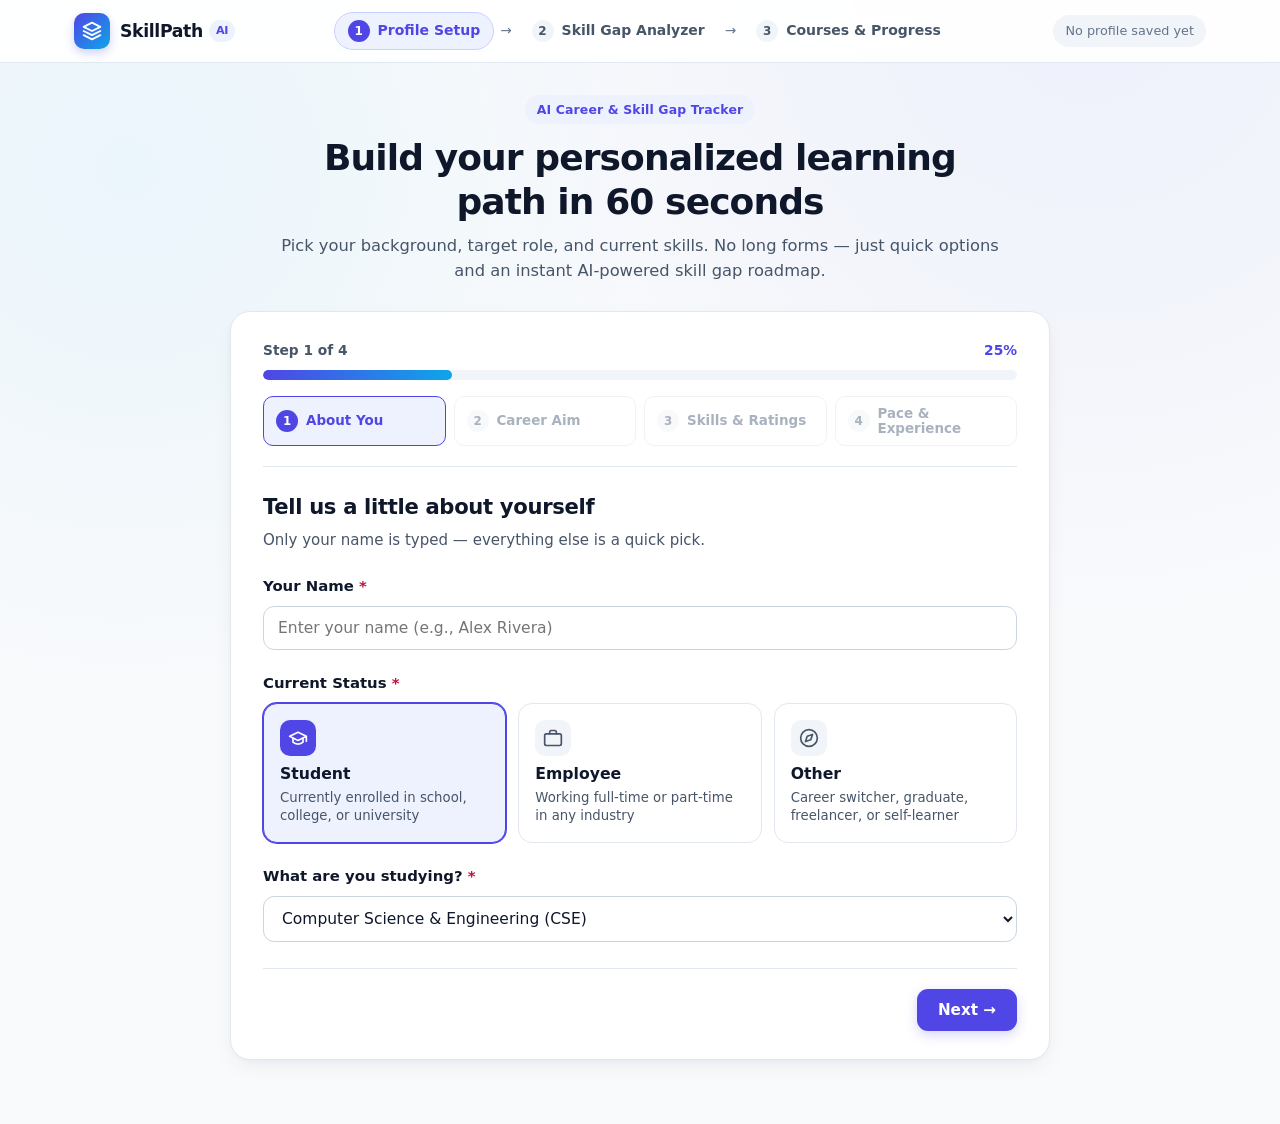
==== index.html @ e06fb9b9 "Initial commit" ====
<!DOCTYPE html>
<html lang="en">
  <head>
    <meta charset="UTF-8" />
    <meta name="viewport" content="width=device-width, initial-scale=1.0" />
    <title>Profile Setup — SkillPath AI</title>
    <link rel="stylesheet" href="css/styles.css" />
  </head>
  <body data-page="profile">
    <header id="app-navbar" class="app-navbar"></header>

    <main class="page-shell">
      <section class="hero-intro hero-compact">
        <div class="hero-badge">AI Career &amp; Skill Gap Tracker</div>
        <h1>Build your personalized learning path in 60 seconds</h1>
        <p class="hero-subtitle">
          Pick your background, target role, and current skills. No long forms —
          just quick options and an instant AI-powered skill gap roadmap.
        </p>
      </section>

      <section class="wizard-card card" aria-label="Profile Setup Wizard">
        <div class="wizard-header">
          <div class="wizard-progress-meta">
            <span id="wizard-step-counter" class="wizard-step-counter">Step 1 of 4</span>
            <span id="wizard-progress-pct" class="wizard-progress-pct">25%</span>
          </div>
          <div
            class="progress-track"
            role="progressbar"
            aria-valuemin="0"
            aria-valuemax="100"
            aria-valuenow="25"
            id="wizard-progressbar"
          >
            <div class="progress-fill" id="wizard-progress-fill" style="width: 25%"></div>
          </div>

          <div class="wizard-tabs" id="wizard-tabs" role="tablist">
            <button type="button" class="wizard-tab is-active" data-step="1">
              <span class="tab-dot">1</span>
              <span>About You</span>
            </button>
            <button type="button" class="wizard-tab" data-step="2">
              <span class="tab-dot">2</span>
              <span>Career Aim</span>
            </button>
            <button type="button" class="wizard-tab" data-step="3">
              <span class="tab-dot">3</span>
              <span>Skills &amp; Ratings</span>
            </button>
            <button type="button" class="wizard-tab" data-step="4">
              <span class="tab-dot">4</span>
              <span>Pace &amp; Experience</span>
            </button>
          </div>
        </div>

        <form id="profile-wizard-form" novalidate>
          <!-- STEP 1: Name, Status & Conditional Background -->
          <div class="wizard-panel is-active" data-panel="1">
            <div class="panel-heading">
              <h2>Tell us a little about yourself</h2>
              <p>Only your name is typed — everything else is a quick pick.</p>
            </div>

            <div class="form-group">
              <label for="input-name" class="field-label">Your Name <span class="req">*</span></label>
              <input
                type="text"
                id="input-name"
                name="name"
                class="text-input"
                placeholder="Enter your name (e.g., Alex Rivera)"
                autocomplete="name"
                maxlength="80"
                required
              />
            </div>

            <div class="form-group">
              <span class="field-label">Current Status <span class="req">*</span></span>
              <div id="status-options" class="option-grid option-grid-3"></div>
            </div>

            <div class="form-group" id="background-group">
              <label for="select-background" id="background-label" class="field-label">
                What are you studying? <span class="req">*</span>
              </label>
              <select id="select-background" class="select-input" required></select>
            </div>
          </div>

          <!-- STEP 2: Target Career Role -->
          <div class="wizard-panel" data-panel="2" hidden>
            <div class="panel-heading">
              <h2>What is your career aim?</h2>
              <p>Choose your target role and preview the skills our AI maps against it.</p>
            </div>

            <div class="form-group">
              <label for="select-role" class="field-label">
                Career Aim / Target Role <span class="req">*</span>
              </label>
              <select id="select-role" class="select-input" required></select>
            </div>

            <div id="role-preview-card" class="role-preview-card" aria-live="polite"></div>
          </div>

          <!-- STEP 3: Current Skills (Chips) & 1-5 Star Ratings -->
          <div class="wizard-panel" data-panel="3" hidden>
            <div class="panel-heading">
              <h2>Select your current skills &amp; rate each 1–5</h2>
              <p>
                Tap any skills you already know, then rate your confidence. Starting from zero?
                Just skip or choose &ldquo;Starting from scratch&rdquo;.
              </p>
            </div>

            <div class="skill-toolbar">
              <div id="skill-category-filters" class="filter-pills"></div>
              <button type="button" id="btn-clear-skills" class="btn-ghost-sm">
                Starting from scratch (0 skills)
              </button>
            </div>

            <div id="skills-chip-grid" class="skills-chip-grid"></div>

            <div class="ratings-section">
              <div class="ratings-header">
                <h3>Rate Your Selected Skills (1–5)</h3>
                <span class="ratings-scale-hint">1 Basic · 3 Intermediate · 5 Expert</span>
              </div>
              <div id="selected-ratings-list" class="ratings-list"></div>
            </div>
          </div>

          <!-- STEP 4: Experience & Weekly Hours -->
          <div class="wizard-panel" data-panel="4" hidden>
            <div class="panel-heading">
              <h2>Experience &amp; weekly study time</h2>
              <p>We use these to personalize your timeline and difficulty curve.</p>
            </div>

            <div class="form-group">
              <span class="field-label">Years of Experience <span class="req">*</span></span>
              <div id="experience-options" class="option-grid option-grid-2"></div>
            </div>

            <div class="form-group">
              <span class="field-label">Hours per Week Available to Learn <span class="req">*</span></span>
              <div id="hours-options" class="option-grid option-grid-2"></div>
            </div>

            <div id="wizard-summary-preview" class="summary-preview"></div>
          </div>

          <div id="wizard-error" class="form-error" role="alert" hidden></div>

          <div class="wizard-footer">
            <button type="button" id="btn-prev" class="btn-secondary" hidden>
              ← Back
            </button>
            <div class="wizard-footer-spacer"></div>
            <button type="button" id="btn-next" class="btn-primary">
              Next →
            </button>
          </div>
        </form>
      </section>
    </main>

    <script src="js/data.js"></script>
    <script src="js/storage.js"></script>
    <script src="js/engine.js"></script>
    <script src="js/nav.js"></script>
    <script src="js/page-profile.js"></script>
  </body>
</html>
---- css/styles.css ----
/* ==========================================================================
   SkillPath AI — Clean, Modern, Card-Based Design System
   ========================================================================== */

:root {
  --bg: #f8fafc;
  --surface: #ffffff;
  --surface-subtle: #f1f5f9;
  --surface-indigo: #eef2ff;
  --border: #e2e8f0;
  --border-strong: #cbd5e1;

  --text: #0f172a;
  --text-secondary: #475569;
  --text-muted: #64748b;

  --primary: #4f46e5;
  --primary-hover: #4338ca;
  --primary-soft: #eef2ff;
  --accent-sky: #0ea5e9;

  --strong-fg: #047857;
  --strong-bg: #ecfdf5;
  --strong-border: #a7f3d0;

  --warn-fg: #b45309;
  --warn-bg: #fffbeb;
  --warn-border: #fde68a;

  --missing-fg: #be123c;
  --missing-bg: #fff1f2;
  --missing-border: #fecdd3;

  --shadow-sm: 0 1px 2px rgba(15, 23, 42, 0.05);
  --shadow-md: 0 8px 24px -6px rgba(15, 23, 42, 0.08),
    0 2px 6px -2px rgba(15, 23, 42, 0.04);
  --radius-sm: 10px;
  --radius-md: 14px;
  --radius-lg: 20px;

  --font-sans: "Plus Jakarta Sans", "Inter", system-ui, -apple-system,
    BlinkMacSystemFont, "Segoe UI", Roboto, sans-serif;
}

*,
*::before,
*::after {
  box-sizing: border-box;
}

html {
  scroll-behavior: smooth;
}

body {
  margin: 0;
  font-family: var(--font-sans);
  color: var(--text);
  background: radial-gradient(
      circle at 85% 0%,
      rgba(99, 102, 241, 0.07),
      transparent 40%
    ),
    radial-gradient(
      circle at 10% 15%,
      rgba(14, 165, 233, 0.06),
      transparent 35%
    ),
    var(--bg);
  min-height: 100vh;
  line-height: 1.55;
  -webkit-font-smoothing: antialiased;
}

a {
  color: inherit;
}

button,
input,
select {
  font-family: inherit;
}

button:focus-visible,
a:focus-visible,
input:focus-visible,
select:focus-visible {
  outline: 2px solid var(--primary);
  outline-offset: 2px;
}

[hidden] {
  display: none !important;
}

/* ==========================================================================
   Top Navbar & Stepper
   ========================================================================== */

.app-navbar {
  position: sticky;
  top: 0;
  z-index: 40;
  background: rgba(255, 255, 255, 0.92);
  backdrop-filter: blur(12px);
  border-bottom: 1px solid var(--border);
}

.navbar-inner {
  max-width: 1180px;
  margin: 0 auto;
  padding: 12px 24px;
  display: flex;
  align-items: center;
  justify-content: space-between;
  gap: 16px;
}

.brand-link {
  display: inline-flex;
  align-items: center;
  gap: 10px;
  text-decoration: none;
  flex-shrink: 0;
}

.brand-mark {
  width: 36px;
  height: 36px;
  border-radius: 10px;
  background: linear-gradient(135deg, var(--primary), var(--accent-sky));
  color: #ffffff;
  display: grid;
  place-items: center;
  box-shadow: 0 4px 10px rgba(79, 70, 229, 0.25);
}

.brand-text {
  display: inline-flex;
  align-items: center;
  gap: 6px;
  font-size: 1.08rem;
  letter-spacing: -0.02em;
}

.brand-badge {
  font-size: 0.7rem;
  font-weight: 700;
  padding: 2px 7px;
  border-radius: 999px;
  background: var(--primary-soft);
  color: var(--primary);
}

.page-stepper {
  display: flex;
  align-items: center;
  gap: 6px;
  flex-wrap: wrap;
  justify-content: center;
}

.stepper-link {
  display: inline-flex;
  align-items: center;
  gap: 8px;
  padding: 7px 13px;
  border-radius: 999px;
  text-decoration: none;
  font-size: 0.875rem;
  font-weight: 600;
  color: var(--text-secondary);
  border: 1px solid transparent;
  transition: all 0.16s ease;
}

.stepper-link:hover {
  background: var(--surface-subtle);
  color: var(--text);
}

.stepper-link.is-active {
  background: var(--primary-soft);
  color: var(--primary);
  border-color: #c7d2fe;
}

.stepper-num {
  width: 22px;
  height: 22px;
  border-radius: 50%;
  display: grid;
  place-items: center;
  font-size: 0.75rem;
  font-weight: 700;
  background: var(--surface-subtle);
  color: var(--text-secondary);
}

.stepper-link.is-active .stepper-num {
  background: var(--primary);
  color: #ffffff;
}

.stepper-link.is-done .stepper-num {
  background: var(--strong-bg);
  color: var(--strong-fg);
  border: 1px solid var(--strong-border);
}

.stepper-arrow {
  color: var(--text-muted);
  font-size: 0.85rem;
  user-select: none;
}

.nav-actions {
  display: flex;
  align-items: center;
  gap: 10px;
  flex-shrink: 0;
}

.nav-user-pill {
  display: inline-flex;
  align-items: center;
  gap: 7px;
  padding: 6px 12px;
  border-radius: 999px;
  background: var(--surface-subtle);
  font-size: 0.8rem;
  font-weight: 600;
  color: var(--text-secondary);
  max-width: 220px;
  white-space: nowrap;
  overflow: hidden;
  text-overflow: ellipsis;
}

.nav-user-pill.is-muted {
  color: var(--text-muted);
  font-weight: 500;
}

.nav-user-dot {
  width: 8px;
  height: 8px;
  border-radius: 50%;
  background: #10b981;
  flex-shrink: 0;
}

/* ==========================================================================
   Layout Shell & Cards
   ========================================================================== */

.page-shell {
  max-width: 1180px;
  margin: 0 auto;
  padding: 32px 24px 64px;
}

.card {
  background: var(--surface);
  border: 1px solid var(--border);
  border-radius: var(--radius-lg);
  box-shadow: var(--shadow-sm);
}

.hero-intro {
  text-align: center;
  max-width: 720px;
  margin: 0 auto 28px;
}

.hero-intro h1 {
  margin: 12px 0 10px;
  font-size: clamp(1.65rem, 3vw, 2.25rem);
  line-height: 1.2;
  letter-spacing: -0.025em;
}

.hero-subtitle {
  margin: 0;
  color: var(--text-secondary);
  font-size: 1.02rem;
}

.hero-badge {
  display: inline-flex;
  align-items: center;
  gap: 6px;
  padding: 5px 12px;
  border-radius: 999px;
  background: var(--primary-soft);
  color: var(--primary);
  font-size: 0.78rem;
  font-weight: 700;
  letter-spacing: 0.01em;
}

.page-header-row {
  display: flex;
  align-items: flex-end;
  justify-content: space-between;
  gap: 20px;
  margin-bottom: 24px;
  flex-wrap: wrap;
}

.page-header-row h1 {
  margin: 10px 0 6px;
  font-size: clamp(1.55rem, 2.6vw, 2.1rem);
  line-height: 1.2;
  letter-spacing: -0.025em;
}

.page-lead {
  margin: 0;
  color: var(--text-secondary);
  font-size: 0.98rem;
}

.header-cta-group {
  display: flex;
  align-items: center;
  gap: 10px;
  flex-wrap: wrap;
}

/* ==========================================================================
   Buttons
   ========================================================================== */

.btn-primary,
.btn-secondary,
.btn-ghost-sm {
  display: inline-flex;
  align-items: center;
  justify-content: center;
  gap: 8px;
  border-radius: 11px;
  font-weight: 600;
  cursor: pointer;
  text-decoration: none;
  transition: all 0.16s ease;
  border: 1px solid transparent;
}

.btn-primary {
  background: var(--primary);
  color: #ffffff;
  padding: 11px 20px;
  font-size: 0.95rem;
  box-shadow: 0 4px 12px rgba(79, 70, 229, 0.22);
}

.btn-primary:hover:not(:disabled) {
  background: var(--primary-hover);
  transform: translateY(-1px);
}

.btn-primary:disabled {
  opacity: 0.65;
  cursor: wait;
}

.btn-secondary {
  background: var(--surface);
  color: var(--text);
  border-color: var(--border-strong);
  padding: 10px 18px;
  font-size: 0.93rem;
}

.btn-secondary:hover {
  background: var(--surface-subtle);
}

.btn-ghost-sm {
  background: transparent;
  color: var(--text-secondary);
  padding: 7px 12px;
  font-size: 0.84rem;
  border-color: var(--border);
}

.btn-ghost-sm:hover {
  background: var(--surface-subtle);
  color: var(--text);
}

/* ==========================================================================
   Progress Bars
   ========================================================================== */

.progress-track {
  width: 100%;
  height: 10px;
  border-radius: 999px;
  background: var(--surface-subtle);
  overflow: hidden;
}

.progress-track-lg {
  height: 12px;
}

.progress-fill {
  height: 100%;
  border-radius: 999px;
  background: linear-gradient(90deg, var(--primary), var(--accent-sky));
  transition: width 0.35s cubic-bezier(0.22, 1, 0.36, 1);
}

.progress-fill-emerald {
  background: linear-gradient(90deg, #10b981, #0ea5e9);
}

/* ==========================================================================
   Page 1: Wizard & Form Controls
   ========================================================================== */

.wizard-card {
  max-width: 820px;
  margin: 0 auto;
  padding: 28px 32px;
  box-shadow: var(--shadow-md);
}

.wizard-header {
  padding-bottom: 20px;
  margin-bottom: 24px;
  border-bottom: 1px solid var(--border);
}

.wizard-progress-meta {
  display: flex;
  justify-content: space-between;
  align-items: center;
  margin-bottom: 8px;
  font-size: 0.86rem;
  font-weight: 700;
}

.wizard-step-counter {
  color: var(--text-secondary);
}

.wizard-progress-pct {
  color: var(--primary);
  font-variant-numeric: tabular-nums;
}

.wizard-tabs {
  display: grid;
  grid-template-columns: repeat(4, 1fr);
  gap: 8px;
  margin-top: 16px;
}

.wizard-tab {
  display: flex;
  align-items: center;
  gap: 8px;
  padding: 9px 12px;
  border-radius: 10px;
  border: 1px solid var(--border);
  background: var(--surface);
  color: var(--text-muted);
  font-size: 0.84rem;
  font-weight: 600;
  cursor: pointer;
  transition: all 0.15s ease;
  text-align: left;
}

.wizard-tab:disabled {
  opacity: 0.55;
  cursor: not-allowed;
}

.wizard-tab.is-active {
  border-color: var(--primary);
  background: var(--primary-soft);
  color: var(--primary);
}

.wizard-tab.is-complete {
  border-color: var(--strong-border);
  background: var(--strong-bg);
  color: var(--strong-fg);
}

.tab-dot {
  width: 22px;
  height: 22px;
  border-radius: 50%;
  background: var(--surface-subtle);
  display: grid;
  place-items: center;
  font-size: 0.74rem;
  flex-shrink: 0;
}

.wizard-tab.is-active .tab-dot {
  background: var(--primary);
  color: #ffffff;
}

.wizard-tab.is-complete .tab-dot {
  background: var(--strong-fg);
  color: #ffffff;
}

.panel-heading {
  margin-bottom: 22px;
}

.panel-heading h2 {
  margin: 0 0 6px;
  font-size: 1.32rem;
  letter-spacing: -0.015em;
}

.panel-heading p {
  margin: 0;
  color: var(--text-secondary);
  font-size: 0.94rem;
}

.form-group {
  margin-bottom: 22px;
}

.field-label {
  display: block;
  margin-bottom: 8px;
  font-weight: 600;
  font-size: 0.93rem;
}

.req {
  color: var(--missing-fg);
}

.text-input,
.select-input {
  width: 100%;
  padding: 12px 14px;
  border-radius: 11px;
  border: 1px solid var(--border-strong);
  background: var(--surface);
  color: var(--text);
  font-size: 0.97rem;
  transition: border-color 0.15s ease, box-shadow 0.15s ease;
}

.text-input:focus,
.select-input:focus {
  border-color: var(--primary);
  box-shadow: 0 0 0 3px rgba(79, 70, 229, 0.12);
  outline: none;
}

.option-grid {
  display: grid;
  gap: 12px;
}

.option-grid-3 {
  grid-template-columns: repeat(3, 1fr);
}

.option-grid-2 {
  grid-template-columns: repeat(2, 1fr);
}

.choice-card {
  display: flex;
  flex-direction: column;
  align-items: flex-start;
  gap: 6px;
  padding: 16px;
  border-radius: var(--radius-md);
  border: 1.5px solid var(--border);
  background: var(--surface);
  cursor: pointer;
  text-align: left;
  transition: all 0.15s ease;
}

.choice-card:hover {
  border-color: #a5b4fc;
  background: #fafbff;
}

.choice-card.is-selected {
  border-color: var(--primary);
  background: var(--primary-soft);
  box-shadow: 0 0 0 1px var(--primary);
}

.choice-card-compact {
  padding: 14px 16px;
}

.choice-icon {
  width: 36px;
  height: 36px;
  border-radius: 10px;
  background: var(--surface-subtle);
  color: var(--text-secondary);
  display: grid;
  place-items: center;
  margin-bottom: 2px;
}

.choice-card.is-selected .choice-icon {
  background: var(--primary);
  color: #ffffff;
}

.choice-title {
  font-weight: 700;
  font-size: 0.98rem;
  color: var(--text);
}

.choice-desc {
  font-size: 0.83rem;
  color: var(--text-secondary);
  line-height: 1.4;
}

/* Role preview card */
.role-preview-card {
  margin-top: 16px;
  padding: 18px 20px;
  border-radius: var(--radius-md);
  background: linear-gradient(135deg, #f8fafc, #eef2ff);
  border: 1px solid #c7d2fe;
}

.role-preview-top {
  display: flex;
  align-items: flex-start;
  justify-content: space-between;
  gap: 12px;
  margin-bottom: 12px;
}

.role-preview-top h3 {
  margin: 6px 0 4px;
  font-size: 1.12rem;
}

.role-preview-top p {
  margin: 0;
  color: var(--text-secondary);
  font-size: 0.9rem;
}

.role-skill-count {
  padding: 5px 11px;
  border-radius: 999px;
  background: #ffffff;
  border: 1px solid #c7d2fe;
  font-size: 0.8rem;
  font-weight: 700;
  color: var(--primary);
  white-space: nowrap;
}

.role-preview-skills {
  display: flex;
  flex-wrap: wrap;
  gap: 8px;
}

.preview-skill-pill {
  padding: 5px 10px;
  border-radius: 999px;
  background: #ffffff;
  border: 1px solid var(--border);
  font-size: 0.82rem;
  font-weight: 600;
}

.preview-skill-pill em {
  font-style: normal;
  color: var(--text-muted);
  font-weight: 500;
}

.ai-mini-badge {
  display: inline-block;
  font-size: 0.72rem;
  font-weight: 700;
  text-transform: uppercase;
  letter-spacing: 0.05em;
  color: var(--primary);
  background: #e0e7ff;
  padding: 3px 9px;
  border-radius: 999px;
}

/* Skills Chips & 1-5 Star Ratings */
.skill-toolbar {
  display: flex;
  align-items: center;
  justify-content: space-between;
  gap: 12px;
  flex-wrap: wrap;
  margin-bottom: 14px;
}

.filter-pills {
  display: flex;
  flex-wrap: wrap;
  gap: 6px;
}

.filter-pill {
  padding: 6px 12px;
  border-radius: 999px;
  border: 1px solid var(--border);
  background: var(--surface);
  color: var(--text-secondary);
  font-size: 0.82rem;
  font-weight: 600;
  cursor: pointer;
  transition: all 0.14s ease;
}

.filter-pill:hover {
  background: var(--surface-subtle);
}

.filter-pill.is-active {
  background: var(--text);
  color: #ffffff;
  border-color: var(--text);
}

.skills-chip-grid {
  display: flex;
  flex-wrap: wrap;
  gap: 9px;
  margin-bottom: 24px;
}

.skill-chip {
  display: inline-flex;
  align-items: center;
  gap: 7px;
  padding: 9px 14px;
  border-radius: 999px;
  border: 1.5px solid var(--border);
  background: var(--surface);
  color: var(--text);
  font-size: 0.88rem;
  font-weight: 600;
  cursor: pointer;
  transition: all 0.14s ease;
}

.skill-chip:hover {
  border-color: #a5b4fc;
  background: #fafbff;
}

.skill-chip.is-selected {
  background: var(--primary);
  color: #ffffff;
  border-color: var(--primary);
}

.chip-check {
  font-weight: 700;
  font-size: 0.85rem;
}

.chip-goal-dot {
  font-size: 0.72rem;
  color: #f59e0b;
}

.skill-chip.is-selected .chip-goal-dot {
  color: #fde68a;
}

.ratings-section {
  padding-top: 18px;
  border-top: 1px solid var(--border);
}

.ratings-header {
  display: flex;
  align-items: baseline;
  justify-content: space-between;
  gap: 10px;
  flex-wrap: wrap;
  margin-bottom: 12px;
}

.ratings-header h3 {
  margin: 0;
  font-size: 1rem;
}

.ratings-scale-hint {
  font-size: 0.82rem;
  color: var(--text-muted);
}

.ratings-list {
  display: flex;
  flex-direction: column;
  gap: 10px;
}

.ratings-empty {
  padding: 16px;
  border-radius: var(--radius-md);
  background: var(--surface-subtle);
  color: var(--text-secondary);
  font-size: 0.9rem;
}

.rating-row {
  display: flex;
  align-items: center;
  justify-content: space-between;
  gap: 12px;
  padding: 12px 16px;
  border-radius: var(--radius-md);
  border: 1px solid var(--border);
  background: #fcfdff;
  flex-wrap: wrap;
}

.rating-skill-info {
  display: flex;
  align-items: center;
  gap: 10px;
  flex-wrap: wrap;
}

.rating-skill-name {
  font-weight: 700;
  font-size: 0.95rem;
}

.rating-level-badge {
  font-size: 0.78rem;
  font-weight: 600;
  padding: 3px 9px;
  border-radius: 999px;
  background: var(--primary-soft);
  color: var(--primary);
  font-variant-numeric: tabular-nums;
}

.rating-controls {
  display: flex;
  align-items: center;
  gap: 10px;
}

.star-group {
  display: inline-flex;
  gap: 4px;
}

.star-btn {
  width: 34px;
  height: 34px;
  border-radius: 8px;
  border: 1px solid var(--border);
  background: var(--surface);
  color: #cbd5e1;
  font-size: 1.15rem;
  cursor: pointer;
  display: grid;
  place-items: center;
  transition: all 0.12s ease;
}

.star-btn:hover {
  border-color: #fbbf24;
  transform: scale(1.06);
}

.star-btn.is-filled {
  color: #f59e0b;
  background: #fffbeb;
  border-color: #fde68a;
}

.rating-remove-btn {
  width: 28px;
  height: 28px;
  border-radius: 8px;
  border: 1px solid transparent;
  background: transparent;
  color: var(--text-muted);
  cursor: pointer;
  font-size: 0.85rem;
}

.rating-remove-btn:hover {
  background: var(--missing-bg);
  color: var(--missing-fg);
}

.summary-preview {
  margin-top: 8px;
  padding: 16px 18px;
  border-radius: var(--radius-md);
  background: var(--surface-indigo);
  border: 1px solid #c7d2fe;
}

.summary-preview-badge {
  font-size: 0.74rem;
  font-weight: 700;
  text-transform: uppercase;
  letter-spacing: 0.05em;
  color: var(--primary);
  margin-bottom: 4px;
}

.summary-preview p {
  margin: 0;
  font-size: 0.93rem;
  color: var(--text);
}

.form-error {
  margin-top: 14px;
  padding: 11px 14px;
  border-radius: 10px;
  background: var(--missing-bg);
  border: 1px solid var(--missing-border);
  color: var(--missing-fg);
  font-size: 0.9rem;
  font-weight: 600;
}

.wizard-footer {
  display: flex;
  align-items: center;
  gap: 12px;
  margin-top: 26px;
  padding-top: 20px;
  border-top: 1px solid var(--border);
}

.wizard-footer-spacer {
  flex: 1;
}

/* ==========================================================================
   Page 2: Skill Gap Analyzer, KPIs, Charts & Visual Roadmap
   ========================================================================== */

.empty-state-card {
  max-width: 560px;
  margin: 40px auto;
  padding: 40px 32px;
  text-align: center;
}

.empty-icon {
  font-size: 2.6rem;
  margin-bottom: 10px;
}

.empty-state-card h2 {
  margin: 0 0 8px;
}

.empty-state-card p {
  margin: 0 0 24px;
  color: var(--text-secondary);
}

.empty-actions {
  display: flex;
  justify-content: center;
  gap: 12px;
  flex-wrap: wrap;
}

.overall-progress-card,
.dashboard-card {
  padding: 22px 24px;
  margin-bottom: 20px;
}

.overall-progress-top {
  display: flex;
  align-items: center;
  justify-content: space-between;
  gap: 12px;
  margin-bottom: 12px;
}

.overall-progress-top h2 {
  margin: 4px 0 0;
  font-size: 1.2rem;
}

.mini-label {
  font-size: 0.76rem;
  font-weight: 700;
  text-transform: uppercase;
  letter-spacing: 0.05em;
  color: var(--text-muted);
}

.overall-pct-pill {
  padding: 6px 14px;
  border-radius: 999px;
  background: var(--strong-bg);
  color: var(--strong-fg);
  border: 1px solid var(--strong-border);
  font-weight: 800;
  font-size: 1rem;
  font-variant-numeric: tabular-nums;
}

.overall-progress-caption {
  margin: 10px 0 0;
  color: var(--text-secondary);
  font-size: 0.9rem;
}

.kpi-grid {
  display: grid;
  grid-template-columns: repeat(4, 1fr);
  gap: 16px;
  margin-bottom: 20px;
}

.kpi-card {
  padding: 18px 20px;
}

.kpi-label {
  display: block;
  font-size: 0.8rem;
  font-weight: 700;
  text-transform: uppercase;
  letter-spacing: 0.04em;
  color: var(--text-muted);
  margin-bottom: 8px;
}

.kpi-value {
  display: block;
  font-size: 1.7rem;
  font-weight: 800;
  letter-spacing: -0.02em;
  line-height: 1.15;
  font-variant-numeric: tabular-nums;
}

.kpi-sub {
  display: block;
  margin-top: 5px;
  font-size: 0.84rem;
  color: var(--text-secondary);
}

.ai-insight-card {
  display: flex;
  align-items: flex-start;
  gap: 16px;
  padding: 20px 24px;
  margin-bottom: 20px;
  background: linear-gradient(135deg, #ffffff, #f5f7ff);
  border-color: #c7d2fe;
}

.ai-insight-icon {
  width: 40px;
  height: 40px;
  border-radius: 12px;
  background: linear-gradient(135deg, var(--primary), #7c3aed);
  color: #ffffff;
  display: grid;
  place-items: center;
  font-size: 1.15rem;
  flex-shrink: 0;
}

.ai-insight-body h2 {
  margin: 6px 0 6px;
  font-size: 1.12rem;
}

.ai-insight-body p {
  margin: 0;
  color: var(--text-secondary);
  font-size: 0.95rem;
}

.analyzer-grid {
  display: grid;
  grid-template-columns: 1fr 1.18fr;
  gap: 20px;
  align-items: start;
}

.chart-card,
.roadmap-card {
  padding: 24px;
}

.card-header-row {
  display: flex;
  align-items: flex-start;
  justify-content: space-between;
  gap: 12px;
  margin-bottom: 18px;
  flex-wrap: wrap;
}

.card-header-row h2 {
  margin: 0 0 4px;
  font-size: 1.16rem;
}

.card-sub {
  margin: 0;
  font-size: 0.87rem;
  color: var(--text-secondary);
}

.chart-toggle {
  display: inline-flex;
  padding: 3px;
  border-radius: 10px;
  background: var(--surface-subtle);
  border: 1px solid var(--border);
}

.toggle-btn {
  padding: 6px 12px;
  border-radius: 8px;
  border: none;
  background: transparent;
  color: var(--text-secondary);
  font-size: 0.82rem;
  font-weight: 700;
  cursor: pointer;
}

.toggle-btn.is-active {
  background: #ffffff;
  color: var(--primary);
  box-shadow: var(--shadow-sm);
}

/* Radar SVG */
.radar-wrapper {
  display: flex;
  flex-direction: column;
  align-items: center;
}

.radar-svg {
  width: 100%;
  max-width: 520px;
  height: auto;
  overflow: visible;
}

.radar-grid-ring {
  fill: none;
  stroke: var(--border);
  stroke-width: 1;
}

.radar-ring-label {
  fill: var(--text-muted);
  font-size: 10px;
  font-weight: 600;
}

.radar-axis {
  stroke: var(--border);
  stroke-width: 1;
}

.radar-axis-label {
  fill: var(--text);
  font-size: 11.5px;
  font-weight: 700;
}

.radar-axis-label.is-strong {
  fill: var(--strong-fg);
}

.radar-axis-label.is-missing {
  fill: var(--missing-fg);
}

.radar-area-required {
  fill: rgba(79, 70, 229, 0.12);
  stroke: var(--primary);
  stroke-width: 2;
  stroke-dasharray: 5 4;
}

.radar-area-current {
  fill: rgba(16, 185, 129, 0.24);
  stroke: #059669;
  stroke-width: 2.4;
}

.radar-dot {
  cursor: pointer;
  transition: r 0.15s ease;
}

.radar-dot-required {
  fill: var(--primary);
  stroke: #ffffff;
  stroke-width: 1.5;
}

.radar-dot-current {
  fill: #059669;
  stroke: #ffffff;
  stroke-width: 1.8;
}

.chart-legend {
  display: flex;
  align-items: center;
  justify-content: center;
  gap: 18px;
  flex-wrap: wrap;
  margin-top: 8px;
  font-size: 0.83rem;
  color: var(--text-secondary);
  font-weight: 600;
}

.legend-item {
  display: inline-flex;
  align-items: center;
  gap: 7px;
}

.legend-swatch {
  width: 12px;
  height: 12px;
  border-radius: 3px;
}

.swatch-current {
  background: #10b981;
}

.swatch-required {
  background: rgba(79, 70, 229, 0.22);
  border: 1.5px dashed var(--primary);
}

.radar-readout {
  margin-top: 10px;
  padding: 8px 12px;
  border-radius: 9px;
  background: var(--surface-subtle);
  font-size: 0.83rem;
  color: var(--text-secondary);
  text-align: center;
  width: 100%;
}

/* Bar Chart */
.barchart-wrapper {
  display: flex;
  flex-direction: column;
  gap: 14px;
}

.bar-row-meta {
  display: flex;
  justify-content: space-between;
  align-items: center;
  margin-bottom: 5px;
  font-size: 0.88rem;
}

.bar-skill-name {
  font-weight: 700;
}

.bar-skill-nums {
  font-variant-numeric: tabular-nums;
  font-weight: 600;
}

.bar-skill-nums .muted {
  color: var(--text-muted);
  font-weight: 400;
}

.bar-track {
  position: relative;
  height: 14px;
  border-radius: 999px;
  background: var(--surface-subtle);
  overflow: visible;
}

.bar-required-fill {
  position: absolute;
  inset: 0 auto 0 0;
  border-radius: 999px;
  background: rgba(79, 70, 229, 0.16);
  border: 1px dashed rgba(79, 70, 229, 0.55);
}

.bar-current-fill {
  position: absolute;
  inset: 2px auto 2px 2px;
  border-radius: 999px;
  background: #10b981;
  transition: width 0.3s ease;
}

.bar-current-fill.status-needs_improvement {
  background: #f59e0b;
}

.bar-current-fill.status-missing {
  background: #f43f5e;
}

.bar-required-marker {
  position: absolute;
  top: -3px;
  bottom: -3px;
  width: 2.5px;
  background: var(--primary);
  border-radius: 2px;
  z-index: 2;
}

/* Status Pills */
.status-legend-inline {
  display: flex;
  gap: 6px;
  flex-wrap: wrap;
}

.status-pill {
  display: inline-flex;
  align-items: center;
  padding: 3px 10px;
  border-radius: 999px;
  font-size: 0.76rem;
  font-weight: 700;
  white-space: nowrap;
}

.status-strong {
  background: var(--strong-bg);
  color: var(--strong-fg);
  border: 1px solid var(--strong-border);
}

.status-needs_improvement {
  background: var(--warn-bg);
  color: var(--warn-fg);
  border: 1px solid var(--warn-border);
}

.status-missing {
  background: var(--missing-bg);
  color: var(--missing-fg);
  border: 1px solid var(--missing-border);
}

/* Visual Learning Roadmap */
.roadmap-list {
  list-style: none;
  margin: 0;
  padding: 0;
  display: flex;
  flex-direction: column;
  gap: 12px;
}

.roadmap-step {
  display: flex;
  gap: 14px;
  padding: 15px 16px;
  border-radius: var(--radius-md);
  border: 1px solid var(--border);
  background: #fcfdff;
  transition: border-color 0.15s ease;
}

.roadmap-step.status-border-strong {
  background: #f8fffc;
  border-color: var(--strong-border);
}

.roadmap-step-rail {
  display: flex;
  flex-direction: column;
  align-items: center;
  flex-shrink: 0;
}

.roadmap-step-num {
  width: 30px;
  height: 30px;
  border-radius: 50%;
  display: grid;
  place-items: center;
  font-size: 0.82rem;
  font-weight: 800;
  flex-shrink: 0;
}

.status-dot-strong {
  background: var(--strong-bg);
  color: var(--strong-fg);
  border: 1.5px solid var(--strong-border);
}

.status-dot-needs_improvement {
  background: var(--warn-bg);
  color: var(--warn-fg);
  border: 1.5px solid var(--warn-border);
}

.status-dot-missing {
  background: var(--missing-bg);
  color: var(--missing-fg);
  border: 1.5px solid var(--missing-border);
}

.roadmap-step-body {
  flex: 1;
  min-width: 0;
}

.roadmap-step-top {
  display: flex;
  align-items: flex-start;
  justify-content: space-between;
  gap: 10px;
  flex-wrap: wrap;
}

.roadmap-title-group {
  display: flex;
  align-items: center;
  gap: 8px;
  flex-wrap: wrap;
}

.roadmap-step-tag {
  font-size: 0.74rem;
  font-weight: 700;
  text-transform: uppercase;
  color: var(--text-muted);
  letter-spacing: 0.04em;
}

.roadmap-step-top h3 {
  margin: 0;
  font-size: 1.03rem;
}

.roadmap-why {
  margin: 6px 0 10px;
  color: var(--text-secondary);
  font-size: 0.88rem;
}

.roadmap-meter-row {
  display: flex;
  align-items: center;
  gap: 12px;
  flex-wrap: wrap;
}

.roadmap-mini-track {
  flex: 1;
  min-width: 90px;
  max-width: 150px;
  height: 7px;
  border-radius: 999px;
  background: var(--surface-subtle);
  overflow: hidden;
}

.roadmap-mini-fill {
  height: 100%;
  border-radius: 999px;
}

.roadmap-mini-fill.status-strong {
  background: #10b981;
  border: none;
}

.roadmap-mini-fill.status-needs_improvement {
  background: #f59e0b;
  border: none;
}

.roadmap-mini-fill.status-missing {
  background: #f43f5e;
  border: none;
}

.roadmap-levels {
  font-size: 0.81rem;
  color: var(--text-secondary);
  font-variant-numeric: tabular-nums;
}

.roadmap-course-link {
  margin-left: auto;
  font-size: 0.82rem;
  font-weight: 700;
  color: var(--primary);
  text-decoration: none;
}

.roadmap-course-link:hover {
  text-decoration: underline;
}

.roadmap-done-note {
  margin-left: auto;
  font-size: 0.81rem;
  font-weight: 600;
  color: var(--strong-fg);
}

.roadmap-bottom-cta {
  margin-top: 20px;
  padding-top: 18px;
  border-top: 1px solid var(--border);
  display: flex;
  align-items: center;
  justify-content: space-between;
  gap: 14px;
  flex-wrap: wrap;
}

.roadmap-bottom-cta p {
  margin: 0;
  font-size: 0.9rem;
  color: var(--text-secondary);
}

/* ==========================================================================
   Page 3: Courses, Dashboard & Progress Controls
   ========================================================================== */

.dashboard-top {
  display: grid;
  grid-template-columns: 1.2fr 1.3fr;
  gap: 24px;
  align-items: center;
}

.dashboard-stats {
  display: grid;
  grid-template-columns: repeat(3, 1fr);
  gap: 12px;
}

.dash-stat {
  padding: 14px 16px;
  border-radius: var(--radius-md);
  background: var(--surface-subtle);
  border: 1px solid var(--border);
}

.dash-stat-label {
  display: block;
  font-size: 0.75rem;
  font-weight: 700;
  text-transform: uppercase;
  letter-spacing: 0.04em;
  color: var(--text-muted);
}

.dash-stat-num {
  display: block;
  margin-top: 4px;
  font-size: 1.35rem;
  font-weight: 800;
  font-variant-numeric: tabular-nums;
}

.dash-stat-sub {
  display: block;
  margin-top: 2px;
  font-size: 0.79rem;
  color: var(--text-secondary);
}

.skill-readiness-strip {
  margin-top: 18px;
  padding-top: 16px;
  border-top: 1px solid var(--border);
  display: flex;
  align-items: center;
  gap: 10px;
  flex-wrap: wrap;
}

.strip-label {
  font-size: 0.82rem;
  font-weight: 700;
  color: var(--text-secondary);
}

.dash-skill-pills {
  display: flex;
  flex-wrap: wrap;
  gap: 7px;
}

.readiness-pill {
  padding: 4px 11px;
  border-radius: 999px;
  font-size: 0.8rem;
  font-weight: 700;
  text-decoration: none;
  transition: transform 0.12s ease;
}

.readiness-pill:hover {
  transform: translateY(-1px);
}

/* Filter Toolbar */
.filter-toolbar-card {
  padding: 14px 20px;
  margin-bottom: 20px;
  display: flex;
  align-items: center;
  justify-content: space-between;
  gap: 14px;
  flex-wrap: wrap;
}

.filter-group {
  display: flex;
  align-items: center;
  gap: 10px;
  flex-wrap: wrap;
}

.filter-group-label {
  font-size: 0.84rem;
  font-weight: 700;
  color: var(--text-secondary);
}

.filter-selects {
  display: flex;
  align-items: center;
  gap: 12px;
  flex-wrap: wrap;
}

.inline-filter-label {
  display: inline-flex;
  align-items: center;
  gap: 7px;
  font-size: 0.83rem;
  font-weight: 600;
  color: var(--text-secondary);
}

.select-compact {
  padding: 7px 10px;
  border-radius: 9px;
  border: 1px solid var(--border-strong);
  background: var(--surface);
  color: var(--text);
  font-size: 0.84rem;
  font-weight: 600;
}

/* Course Groups & Cards */
.course-groups {
  display: flex;
  flex-direction: column;
  gap: 20px;
}

.skill-course-group {
  padding: 24px;
}

.skill-course-group.is-skill-done {
  border-color: var(--strong-border);
  background: linear-gradient(180deg, #f8fffc, #ffffff 30%);
}

.skill-group-header {
  display: flex;
  align-items: center;
  justify-content: space-between;
  gap: 14px;
  margin-bottom: 18px;
  flex-wrap: wrap;
}

.skill-group-title-wrap {
  display: flex;
  align-items: center;
  gap: 12px;
}

.skill-group-kicker {
  font-size: 0.78rem;
  font-weight: 700;
  text-transform: uppercase;
  letter-spacing: 0.04em;
  color: var(--text-muted);
}

.skill-group-title {
  margin: 2px 0 0;
  font-size: 1.22rem;
}

.skill-group-badges {
  display: flex;
  align-items: center;
  gap: 8px;
  flex-wrap: wrap;
}

.course-count-chip {
  font-size: 0.8rem;
  font-weight: 600;
  color: var(--text-secondary);
  background: var(--surface-subtle);
  padding: 4px 10px;
  border-radius: 999px;
}

.courses-grid {
  display: grid;
  grid-template-columns: repeat(auto-fill, minmax(310px, 1fr));
  gap: 16px;
}

.course-card {
  display: flex;
  flex-direction: column;
  gap: 12px;
  padding: 18px;
  border-radius: var(--radius-md);
  border: 1.5px solid var(--border);
  background: var(--surface);
  transition: border-color 0.16s ease, box-shadow 0.16s ease;
}

.course-card:hover {
  border-color: #c7d2fe;
  box-shadow: var(--shadow-sm);
}

.course-card.state-in_progress {
  border-color: var(--warn-border);
  background: #fffefb;
}

.course-card.state-completed {
  border-color: var(--strong-border);
  background: #f8fffc;
}

.course-card-top {
  display: flex;
  align-items: center;
  justify-content: space-between;
  gap: 8px;
}

.platform-badge {
  font-size: 0.75rem;
  font-weight: 700;
  padding: 4px 10px;
  border-radius: 999px;
  background: var(--surface-subtle);
  color: var(--text);
}

.platform-cs50-harvard {
  background: #fef2f2;
  color: #991b1b;
}

.platform-coursera {
  background: #eff6ff;
  color: #1d4ed8;
}

.platform-freecodecamp {
  background: #f0fdf4;
  color: #166534;
}

.platform-youtube {
  background: #fff1f2;
  color: #be123c;
}

.platform-edx {
  background: #f5f3ff;
  color: #6d28d9;
}

.platform-udemy {
  background: #faf5ff;
  color: #7e22ce;
}

.price-badge {
  font-size: 0.74rem;
  font-weight: 700;
  padding: 3px 9px;
  border-radius: 999px;
}

.badge-free {
  background: var(--strong-bg);
  color: var(--strong-fg);
}

.badge-paid {
  background: #f1f5f9;
  color: var(--text-secondary);
}

.course-title {
  margin: 0;
  font-size: 1.01rem;
  line-height: 1.38;
  flex: 1;
}

.course-meta-row {
  display: flex;
  align-items: center;
  gap: 10px;
  flex-wrap: wrap;
}

.course-meta-chip {
  font-size: 0.81rem;
  font-weight: 600;
  color: var(--text-secondary);
  background: var(--surface-subtle);
  padding: 4px 9px;
  border-radius: 8px;
}

.course-status-control {
  display: grid;
  grid-template-columns: repeat(3, 1fr);
  gap: 4px;
  padding: 4px;
  border-radius: 10px;
  background: var(--surface-subtle);
  border: 1px solid var(--border);
}

.status-seg-btn {
  padding: 7px 6px;
  border: none;
  border-radius: 7px;
  background: transparent;
  color: var(--text-secondary);
  font-size: 0.76rem;
  font-weight: 700;
  cursor: pointer;
  transition: all 0.14s ease;
}

.status-seg-btn:hover {
  color: var(--text);
}

.status-seg-btn.is-active.state-not_started {
  background: #ffffff;
  color: var(--text);
  box-shadow: var(--shadow-sm);
}

.status-seg-btn.is-active.state-in_progress {
  background: var(--warn-bg);
  color: var(--warn-fg);
  box-shadow: var(--shadow-sm);
}

.status-seg-btn.is-active.state-completed {
  background: var(--strong-fg);
  color: #ffffff;
  box-shadow: var(--shadow-sm);
}

.course-card-footer {
  display: flex;
  justify-content: flex-end;
  padding-top: 4px;
}

.btn-start-course {
  display: inline-flex;
  align-items: center;
  justify-content: center;
  width: 100%;
  padding: 10px 14px;
  border-radius: 10px;
  background: var(--primary-soft);
  color: var(--primary);
  font-weight: 700;
  font-size: 0.88rem;
  text-decoration: none;
  border: 1px solid #c7d2fe;
  transition: all 0.14s ease;
}

.btn-start-course:hover {
  background: var(--primary);
  color: #ffffff;
  border-color: var(--primary);
}

.empty-filter-card {
  padding: 32px;
  text-align: center;
  color: var(--text-secondary);
}

/* ==========================================================================
   Toast Notifications
   ========================================================================== */

.toast-container {
  position: fixed;
  right: 20px;
  bottom: 20px;
  z-index: 60;
  display: flex;
  flex-direction: column;
  gap: 8px;
}

.toast {
  padding: 12px 18px;
  border-radius: 12px;
  background: var(--text);
  color: #ffffff;
  font-size: 0.88rem;
  font-weight: 600;
  box-shadow: var(--shadow-md);
  opacity: 0;
  transform: translateY(8px);
  transition: all 0.22s ease;
}

.toast.is-visible {
  opacity: 1;
  transform: translateY(0);
}

.toast-success {
  background: #065f46;
}

/* ==========================================================================
   Responsive Breakpoints
   ========================================================================== */

@media (max-width: 980px) {
  .navbar-inner {
    flex-wrap: wrap;
    padding: 12px 16px;
  }

  .page-stepper {
    order: 3;
    width: 100%;
    padding-top: 8px;
    border-top: 1px solid var(--border);
  }

  .kpi-grid {
    grid-template-columns: repeat(2, 1fr);
  }

  .analyzer-grid {
    grid-template-columns: 1fr;
  }

  .dashboard-top {
    grid-template-columns: 1fr;
  }
}

@media (max-width: 640px) {
  .page-shell {
    padding: 20px 14px 48px;
  }

  .wizard-card {
    padding: 20px 18px;
  }

  .wizard-tabs {
    grid-template-columns: repeat(2, 1fr);
  }

  .option-grid-3,
  .option-grid-2,
  .kpi-grid,
  .dashboard-stats {
    grid-template-columns: 1fr;
  }

  .stepper-arrow {
    display: none;
  }

  .stepper-link {
    padding: 6px 10px;
    font-size: 0.8rem;
  }

  .nav-user-pill {
    display: none;
  }

  .courses-grid {
    grid-template-columns: 1fr;
  }
}

.nowrap {
  white-space: nowrap;
}
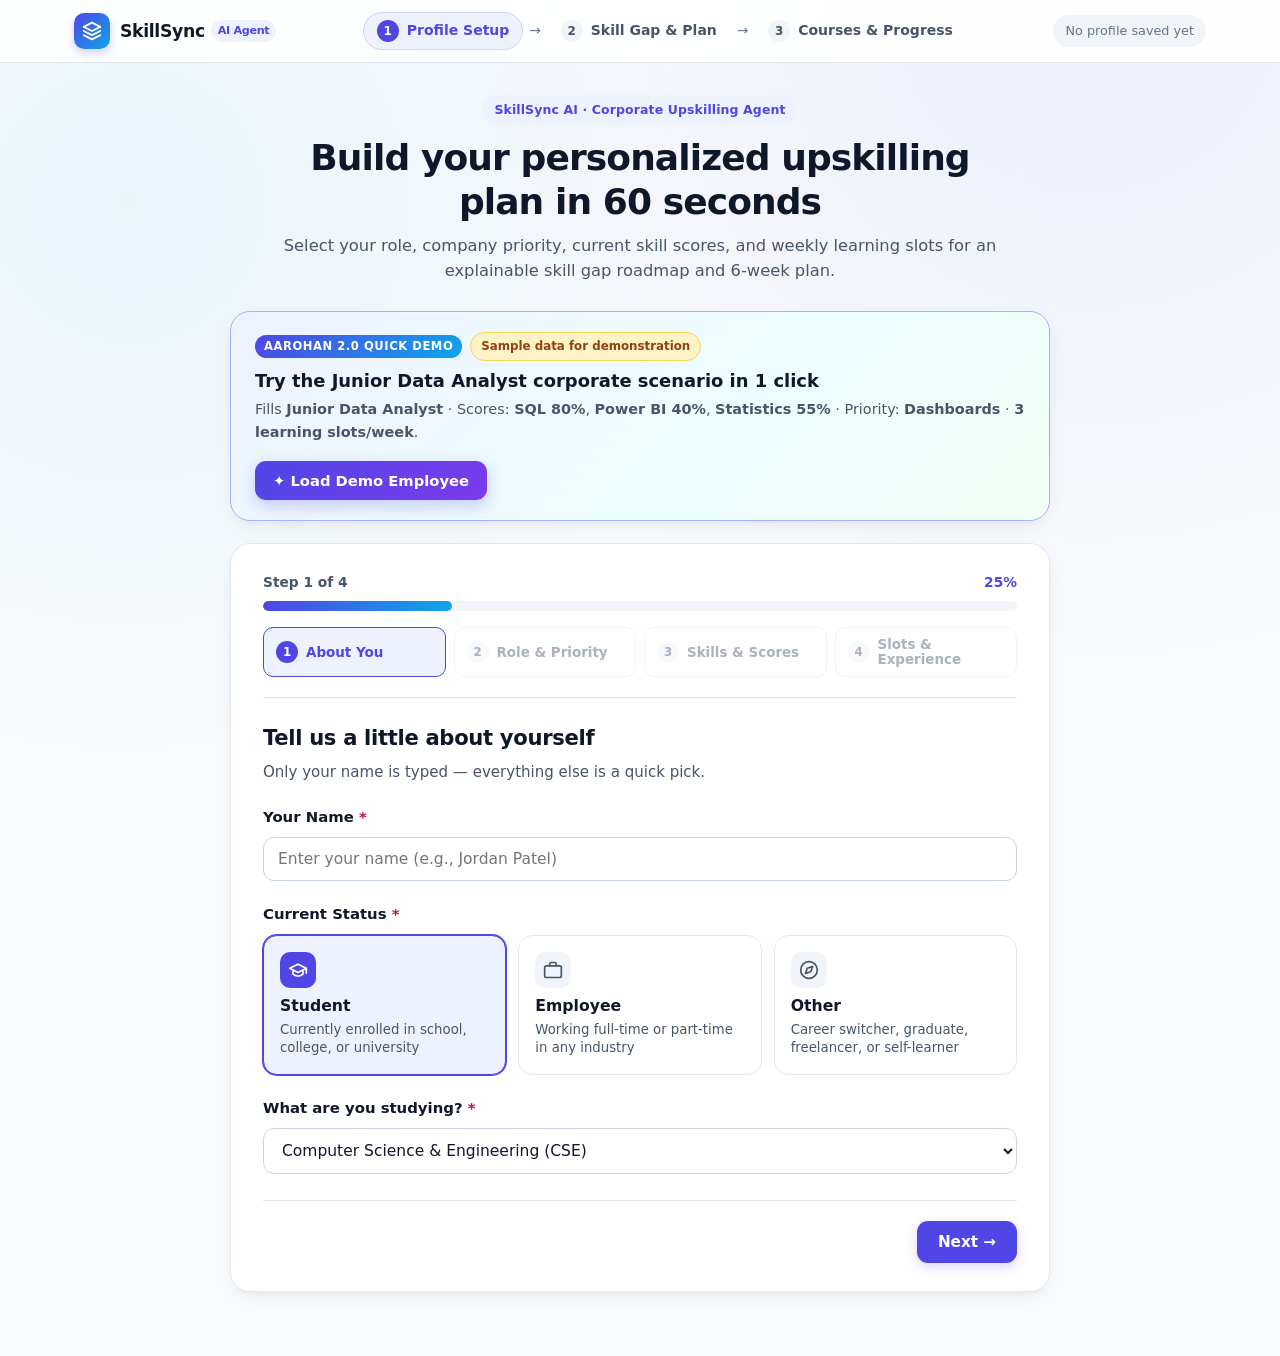
==== commit 02921731: "chanees" ====
--- a/index.html
+++ b/index.html
@@ -3,7 +3,7 @@
   <head>
     <meta charset="UTF-8" />
     <meta name="viewport" content="width=device-width, initial-scale=1.0" />
-    <title>Profile Setup — SkillPath AI</title>
+    <title>Profile Setup — SkillSync AI</title>
     <link rel="stylesheet" href="css/styles.css" />
   </head>
   <body data-page="profile">
@@ -11,12 +11,36 @@
 
     <main class="page-shell">
       <section class="hero-intro hero-compact">
-        <div class="hero-badge">AI Career &amp; Skill Gap Tracker</div>
-        <h1>Build your personalized learning path in 60 seconds</h1>
+        <div class="hero-badge">SkillSync AI · Corporate Upskilling Agent</div>
+        <h1>Build your personalized upskilling plan in 60 seconds</h1>
         <p class="hero-subtitle">
-          Pick your background, target role, and current skills. No long forms —
-          just quick options and an instant AI-powered skill gap roadmap.
+          Select your role, company priority, current skill scores, and weekly learning slots
+          for an explainable skill gap roadmap and 6-week plan.
         </p>
+      </section>
+
+      <!-- Demo Scenario Banner (Stage 1) -->
+      <section class="demo-banner card" aria-label="Quick Demo Employee Loader">
+        <div class="demo-banner-info">
+          <div class="demo-banner-badges">
+            <span class="demo-pill">AAROHAN 2.0 Quick Demo</span>
+            <span class="sample-label-tag">Sample data for demonstration</span>
+          </div>
+          <h2>Try the Junior Data Analyst corporate scenario in 1 click</h2>
+          <p>
+            Fills <strong>Junior Data Analyst</strong> · Scores:
+            <strong>SQL 80%</strong>, <strong>Power BI 40%</strong>, <strong>Statistics 55%</strong> ·
+            Priority: <strong>Dashboards</strong> · <strong>3 learning slots/week</strong>.
+          </p>
+        </div>
+        <div class="demo-banner-actions">
+          <button type="button" id="btn-load-demo-employee" class="btn-demo">
+            ✦ Load Demo Employee
+          </button>
+          <a href="analyzer.html" id="btn-demo-go-gap" class="btn-primary" hidden>
+            View Skill Gap &amp; Plan →
+          </a>
+        </div>
       </section>
 
       <section class="wizard-card card" aria-label="Profile Setup Wizard">
@@ -43,15 +67,15 @@
             </button>
             <button type="button" class="wizard-tab" data-step="2">
               <span class="tab-dot">2</span>
-              <span>Career Aim</span>
+              <span>Role &amp; Priority</span>
             </button>
             <button type="button" class="wizard-tab" data-step="3">
               <span class="tab-dot">3</span>
-              <span>Skills &amp; Ratings</span>
+              <span>Skills &amp; Scores</span>
             </button>
             <button type="button" class="wizard-tab" data-step="4">
               <span class="tab-dot">4</span>
-              <span>Pace &amp; Experience</span>
+              <span>Slots &amp; Experience</span>
             </button>
           </div>
         </div>
@@ -71,7 +95,7 @@
                 id="input-name"
                 name="name"
                 class="text-input"
-                placeholder="Enter your name (e.g., Alex Rivera)"
+                placeholder="Enter your name (e.g., Jordan Patel)"
                 autocomplete="name"
                 maxlength="80"
                 required
@@ -91,29 +115,38 @@
             </div>
           </div>
 
-          <!-- STEP 2: Target Career Role -->
+          <!-- STEP 2: Target Career Role & Company Priority -->
           <div class="wizard-panel" data-panel="2" hidden>
             <div class="panel-heading">
-              <h2>What is your career aim?</h2>
-              <p>Choose your target role and preview the skills our AI maps against it.</p>
-            </div>
-
-            <div class="form-group">
-              <label for="select-role" class="field-label">
-                Career Aim / Target Role <span class="req">*</span>
-              </label>
-              <select id="select-role" class="select-input" required></select>
+              <h2>Target role &amp; company priority</h2>
+              <p>Choose your role aim and the business priority your upskilling supports.</p>
+            </div>
+
+            <div class="form-grid-2">
+              <div class="form-group">
+                <label for="select-role" class="field-label">
+                  Career Aim / Target Role <span class="req">*</span>
+                </label>
+                <select id="select-role" class="select-input" required></select>
+              </div>
+
+              <div class="form-group">
+                <label for="select-priority" class="field-label">
+                  Company Priority <span class="req">*</span>
+                </label>
+                <select id="select-priority" class="select-input" required></select>
+              </div>
             </div>
 
             <div id="role-preview-card" class="role-preview-card" aria-live="polite"></div>
           </div>
 
-          <!-- STEP 3: Current Skills (Chips) & 1-5 Star Ratings -->
+          <!-- STEP 3: Current Skills (Chips) & Scores -->
           <div class="wizard-panel" data-panel="3" hidden>
             <div class="panel-heading">
-              <h2>Select your current skills &amp; rate each 1–5</h2>
+              <h2>Select your current skills &amp; score each</h2>
               <p>
-                Tap any skills you already know, then rate your confidence. Starting from zero?
+                Tap skills you already use, then rate 1–5 stars (20%–100%). Starting from zero?
                 Just skip or choose &ldquo;Starting from scratch&rdquo;.
               </p>
             </div>
@@ -129,18 +162,18 @@
 
             <div class="ratings-section">
               <div class="ratings-header">
-                <h3>Rate Your Selected Skills (1–5)</h3>
-                <span class="ratings-scale-hint">1 Basic · 3 Intermediate · 5 Expert</span>
+                <h3>Rate Your Selected Skills (1–5 / %)</h3>
+                <span class="ratings-scale-hint">1 = 20% · 3 = 60% · 4 = 80% · 5 = 100%</span>
               </div>
               <div id="selected-ratings-list" class="ratings-list"></div>
             </div>
           </div>
 
-          <!-- STEP 4: Experience & Weekly Hours -->
+          <!-- STEP 4: Experience & Learning Slots -->
           <div class="wizard-panel" data-panel="4" hidden>
             <div class="panel-heading">
-              <h2>Experience &amp; weekly study time</h2>
-              <p>We use these to personalize your timeline and difficulty curve.</p>
+              <h2>Experience &amp; weekly learning slots</h2>
+              <p>SkillSync AI schedules your multi-week plan around your weekly learning slots.</p>
             </div>
 
             <div class="form-group">
@@ -149,8 +182,8 @@
             </div>
 
             <div class="form-group">
-              <span class="field-label">Hours per Week Available to Learn <span class="req">*</span></span>
-              <div id="hours-options" class="option-grid option-grid-2"></div>
+              <span class="field-label">Learning Slots per Week <span class="req">*</span></span>
+              <div id="slots-options" class="option-grid option-grid-2"></div>
             </div>
 
             <div id="wizard-summary-preview" class="summary-preview"></div>
--- a/css/styles.css
+++ b/css/styles.css
@@ -2065,3 +2065,334 @@
 .nowrap {
   white-space: nowrap;
 }
+
+/* ==========================================================================
+   SkillSync AI Stage 1 Enhancements: Vibrant Cards, Demo Banner, 6-Week Plan,
+   Explainable "Why this course?" Boxes & Platform Badges
+   ========================================================================== */
+
+.badge-cluster {
+  display: flex;
+  align-items: center;
+  gap: 8px;
+  flex-wrap: wrap;
+}
+
+.sample-label-tag {
+  display: inline-flex;
+  align-items: center;
+  padding: 4px 10px;
+  border-radius: 999px;
+  font-size: 0.74rem;
+  font-weight: 700;
+  background: #fef3c7;
+  color: #92400e;
+  border: 1px solid #fcd34d;
+}
+
+.demo-nav-chip {
+  font-size: 0.68rem;
+  font-weight: 800;
+  padding: 2px 7px;
+  border-radius: 999px;
+  background: #fef3c7;
+  color: #92400e;
+}
+
+.ai-source-pill {
+  display: inline-flex;
+  align-items: center;
+  padding: 4px 10px;
+  border-radius: 999px;
+  font-size: 0.74rem;
+  font-weight: 700;
+  background: #eef2ff;
+  color: var(--primary);
+  border: 1px solid #c7d2fe;
+}
+
+.demo-banner {
+  max-width: 820px;
+  margin: 0 auto 22px;
+  padding: 20px 24px;
+  display: flex;
+  align-items: center;
+  justify-content: space-between;
+  gap: 18px;
+  flex-wrap: wrap;
+  background: linear-gradient(135deg, #eef2ff 0%, #ecfeff 60%, #f0fdf4 100%);
+  border: 1.5px solid #a5b4fc;
+  box-shadow: var(--shadow-md);
+  animation: fadeSlideIn 0.35s ease;
+}
+
+.demo-banner-badges {
+  display: flex;
+  align-items: center;
+  gap: 8px;
+  flex-wrap: wrap;
+  margin-bottom: 6px;
+}
+
+.demo-pill {
+  font-size: 0.72rem;
+  font-weight: 800;
+  text-transform: uppercase;
+  letter-spacing: 0.05em;
+  padding: 3px 9px;
+  border-radius: 999px;
+  background: linear-gradient(135deg, #4f46e5, #0ea5e9);
+  color: #ffffff;
+}
+
+.demo-banner-info h2 {
+  margin: 0 0 4px;
+  font-size: 1.12rem;
+}
+
+.demo-banner-info p {
+  margin: 0;
+  color: var(--text-secondary);
+  font-size: 0.9rem;
+}
+
+.demo-banner-actions {
+  display: flex;
+  align-items: center;
+  gap: 10px;
+  flex-wrap: wrap;
+}
+
+.btn-demo {
+  display: inline-flex;
+  align-items: center;
+  justify-content: center;
+  gap: 8px;
+  padding: 11px 18px;
+  border-radius: 11px;
+  border: none;
+  background: linear-gradient(135deg, #4f46e5, #7c3aed);
+  color: #ffffff;
+  font-size: 0.92rem;
+  font-weight: 700;
+  cursor: pointer;
+  box-shadow: 0 6px 16px rgba(79, 70, 229, 0.25);
+  transition: transform 0.15s ease, box-shadow 0.15s ease;
+}
+
+.btn-demo:hover {
+  transform: translateY(-1px);
+  box-shadow: 0 8px 20px rgba(79, 70, 229, 0.32);
+}
+
+.form-grid-2 {
+  display: grid;
+  grid-template-columns: repeat(2, 1fr);
+  gap: 14px;
+}
+
+.summary-preview-top {
+  display: flex;
+  align-items: center;
+  justify-content: space-between;
+  gap: 10px;
+  flex-wrap: wrap;
+  margin-bottom: 4px;
+}
+
+.is-priority-pill {
+  border-color: #a5b4fc;
+  background: #eef2ff;
+}
+
+.mini-priority-dot {
+  margin-left: 4px;
+  font-size: 0.72rem;
+  font-weight: 700;
+  color: #4f46e5;
+}
+
+.priority-badge {
+  display: inline-flex;
+  align-items: center;
+  padding: 3px 10px;
+  border-radius: 999px;
+  font-size: 0.74rem;
+  font-weight: 700;
+  background: linear-gradient(135deg, #eef2ff, #e0f2fe);
+  color: #3730a3;
+  border: 1px solid #a5b4fc;
+}
+
+/* 6-Week Upskilling Plan */
+.plan-section-card {
+  padding: 24px;
+  margin-bottom: 20px;
+  border-color: #c7d2fe;
+}
+
+.six-week-grid {
+  display: grid;
+  grid-template-columns: repeat(3, 1fr);
+  gap: 16px;
+}
+
+.plan-week-card {
+  display: flex;
+  flex-direction: column;
+  gap: 8px;
+  padding: 18px;
+  border-radius: var(--radius-md);
+  border: 1.5px solid var(--border);
+  background: linear-gradient(180deg, #fcfdff, #ffffff);
+  transition: transform 0.16s ease, box-shadow 0.16s ease;
+}
+
+.plan-week-card:hover {
+  transform: translateY(-2px);
+  box-shadow: var(--shadow-sm);
+}
+
+.plan-week-card.status-border-strong {
+  border-color: var(--strong-border);
+  background: #f8fffc;
+}
+
+.plan-week-top {
+  display: flex;
+  align-items: center;
+  justify-content: space-between;
+  gap: 8px;
+  flex-wrap: wrap;
+}
+
+.week-pill {
+  font-size: 0.76rem;
+  font-weight: 800;
+  padding: 4px 10px;
+  border-radius: 999px;
+  background: var(--primary);
+  color: #ffffff;
+}
+
+.plan-week-card h3 {
+  margin: 4px 0 0;
+  font-size: 1.08rem;
+}
+
+.plan-week-target {
+  margin: 0;
+  font-size: 0.85rem;
+  font-weight: 700;
+  color: var(--primary);
+}
+
+.plan-week-desc {
+  margin: 0;
+  font-size: 0.86rem;
+  color: var(--text-secondary);
+  flex: 1;
+}
+
+.plan-week-footer {
+  display: flex;
+  align-items: center;
+  justify-content: space-between;
+  gap: 8px;
+  padding-top: 10px;
+  border-top: 1px solid var(--border);
+  margin-top: 4px;
+}
+
+.slots-chip {
+  font-size: 0.78rem;
+  font-weight: 700;
+  color: var(--text-secondary);
+}
+
+.bar-gap-tag {
+  margin-left: 6px;
+  font-size: 0.74rem;
+  font-weight: 700;
+  color: var(--warn-fg);
+}
+
+.bar-ok-tag {
+  margin-left: 6px;
+  font-size: 0.74rem;
+  font-weight: 700;
+  color: var(--strong-fg);
+}
+
+/* Explainable "Why this course?" Callout */
+.course-badge-right {
+  display: flex;
+  align-items: center;
+  gap: 6px;
+}
+
+.capstone-badge {
+  font-size: 0.72rem;
+  font-weight: 700;
+  padding: 3px 8px;
+  border-radius: 999px;
+  background: #ede9fe;
+  color: #5b21b6;
+}
+
+.course-why-box {
+  padding: 10px 12px;
+  border-radius: 10px;
+  background: linear-gradient(135deg, #f5f7ff, #f0f9ff);
+  border: 1px solid #dbeafe;
+}
+
+.course-why-label {
+  display: block;
+  font-size: 0.72rem;
+  font-weight: 800;
+  text-transform: uppercase;
+  letter-spacing: 0.04em;
+  color: var(--primary);
+  margin-bottom: 3px;
+}
+
+.course-why-text {
+  margin: 0;
+  font-size: 0.84rem;
+  color: var(--text);
+  line-height: 1.45;
+}
+
+.platform-microsoft-learn {
+  background: #e0f2fe;
+  color: #0369a1;
+}
+
+.platform-khan-academy {
+  background: #ecfdf5;
+  color: #047857;
+}
+
+@keyframes fadeSlideIn {
+  from {
+    opacity: 0;
+    transform: translateY(6px);
+  }
+  to {
+    opacity: 1;
+    transform: translateY(0);
+  }
+}
+
+@media (max-width: 980px) {
+  .six-week-grid {
+    grid-template-columns: 1fr;
+  }
+}
+
+@media (max-width: 640px) {
+  .form-grid-2 {
+    grid-template-columns: 1fr;
+  }
+}
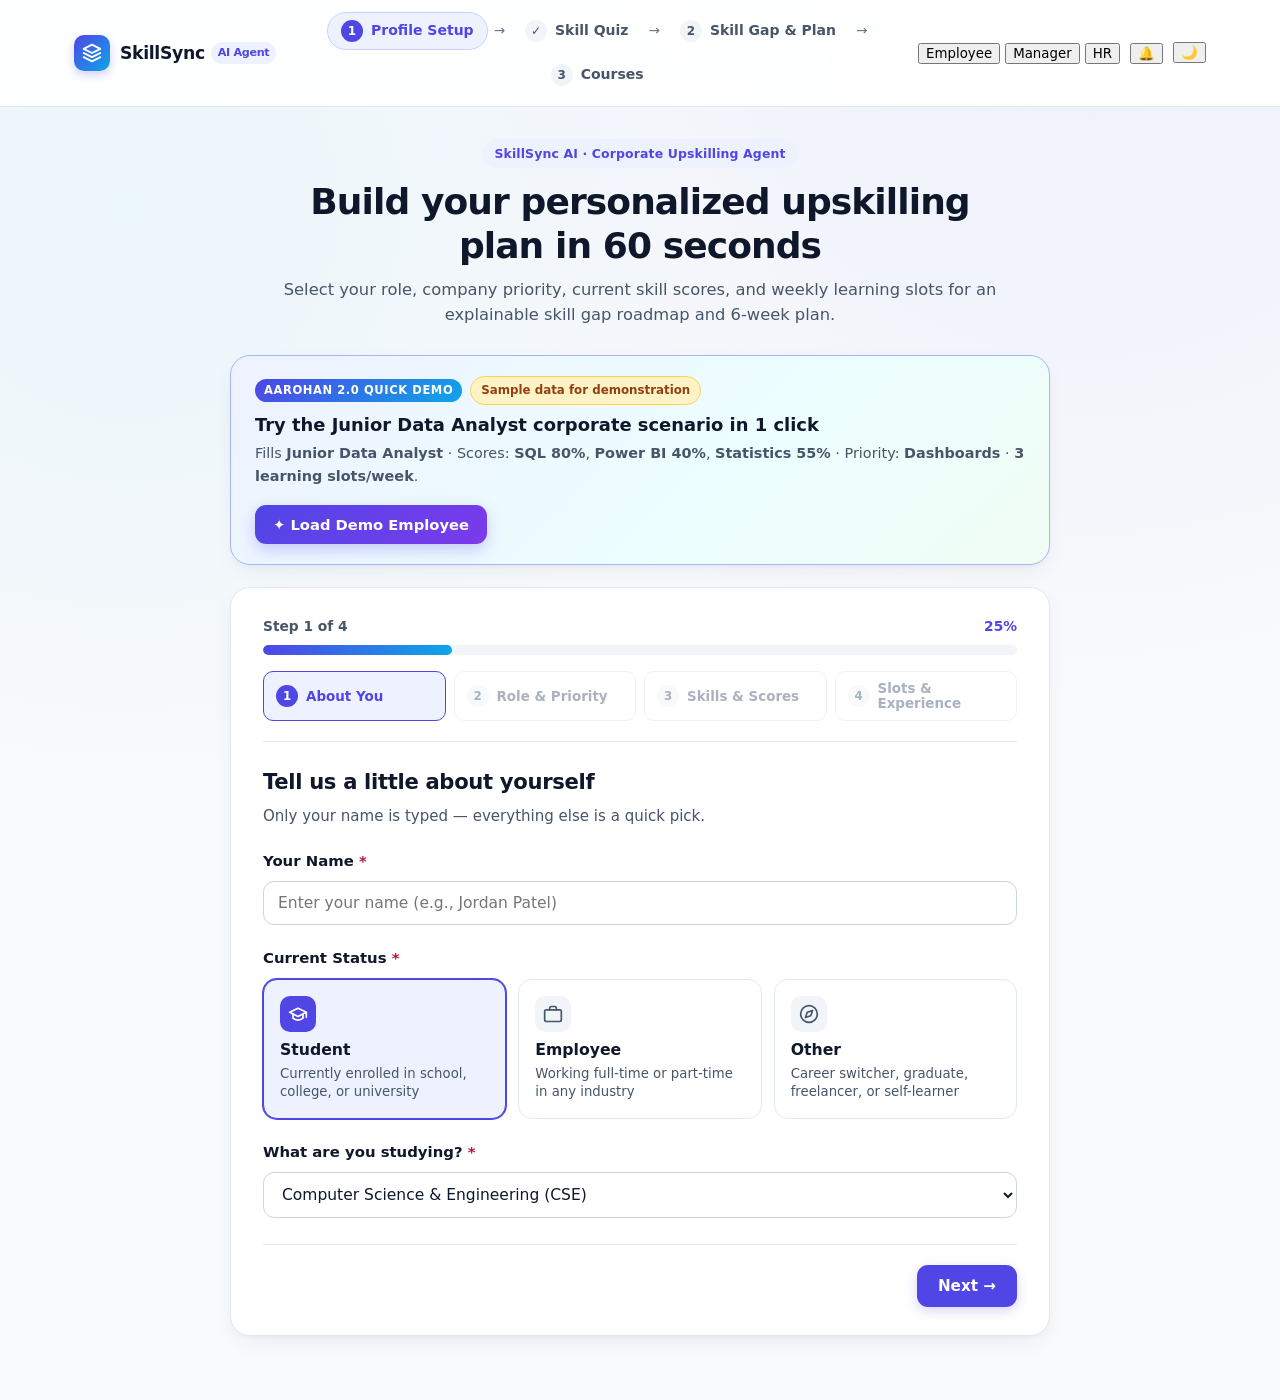
==== commit 1017afe9: "changes" ====
--- a/index.html
+++ b/index.html
@@ -37,6 +37,9 @@
           <button type="button" id="btn-load-demo-employee" class="btn-demo">
             ✦ Load Demo Employee
           </button>
+          <a href="quiz.html" id="btn-verify-skills-top" class="btn-secondary" hidden>
+            ✓ Verify my skills
+          </a>
           <a href="analyzer.html" id="btn-demo-go-gap" class="btn-primary" hidden>
             View Skill Gap &amp; Plan →
           </a>
@@ -196,6 +199,9 @@
               ← Back
             </button>
             <div class="wizard-footer-spacer"></div>
+            <button type="button" id="btn-save-and-verify" class="btn-secondary" hidden>
+              ✓ Save &amp; Verify my skills
+            </button>
             <button type="button" id="btn-next" class="btn-primary">
               Next →
             </button>
